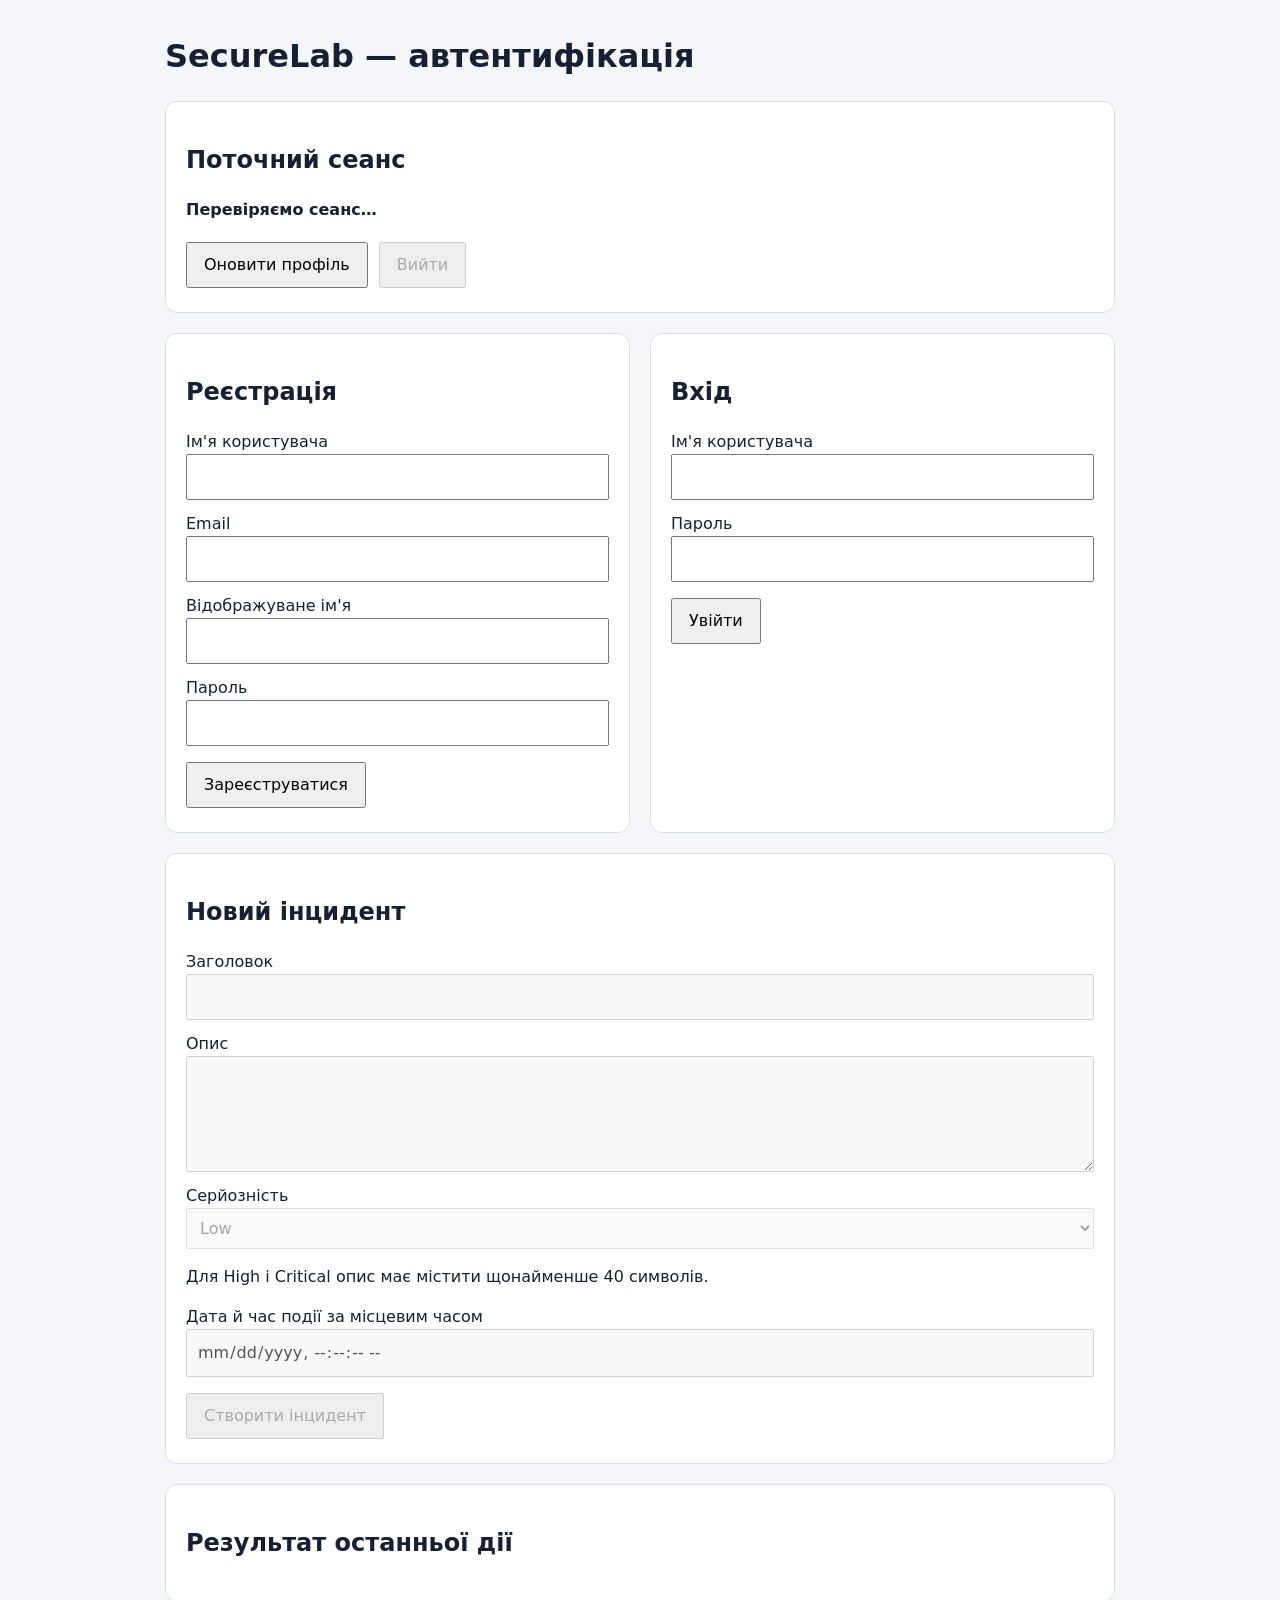
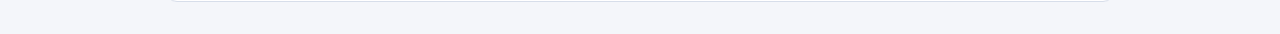
==== src/SecureLab.Api/Client/auth-lab.html @ c5e22f62 "Complete lab 3 cookie authentication and security checks" ====
<!doctype html>
<html lang="uk">
  <head>
    <meta charset="utf-8" />
    <meta name="viewport" content="width=device-width, initial-scale=1" />
    <title>SecureLab — автентифікація</title>

    <style>
      body {
        max-width: 950px;
        margin: 32px auto;
        padding: 0 20px;
        font:
          16px/1.5 system-ui,
          sans-serif;
        background: #f4f6fa;
        color: #172033;
      }

      section {
        margin-bottom: 20px;
        padding: 20px;
        border: 1px solid #d7deea;
        border-radius: 12px;
        background: white;
      }

      .grid {
        display: grid;
        grid-template-columns: repeat(2, minmax(0, 1fr));
        gap: 20px;
      }

      label {
        display: block;
        margin-bottom: 12px;
      }

      input,
      textarea,
      select {
        box-sizing: border-box;
        display: block;
        width: 100%;
        padding: 9px;
        font: inherit;
      }

      button {
        padding: 9px 16px;
        margin: 4px 6px 4px 0;
        font: inherit;
        cursor: pointer;
      }

      button:disabled {
        cursor: default;
      }

      fieldset {
        margin: 0;
        padding: 0;
        border: 0;
        min-width: 0;
      }

      pre {
        white-space: pre-wrap;
        overflow-wrap: anywhere;
      }

      #session {
        font-weight: bold;
      }

      @media (max-width: 650px) {
        .grid {
          grid-template-columns: 1fr;
        }
      }
    </style>

    <script src="/auth-lab.js" defer></script>
  </head>

  <body>
    <h1>SecureLab — автентифікація</h1>

    <section>
      <h2>Поточний сеанс</h2>
      <p id="session" role="status">Перевіряємо сеанс…</p>
      <pre id="profile"></pre>

      <button id="me" type="button">Оновити профіль</button>
      <button id="logout" type="button" disabled>Вийти</button>
    </section>

    <div class="grid">
      <section>
        <h2>Реєстрація</h2>

        <form id="register" method="post" action="/api/auth/register">
          <label>
            Ім'я користувача
            <input
              name="userName"
              required
              maxlength="256"
              autocomplete="username"
            />
          </label>

          <label>
            Email
            <input
              name="email"
              type="email"
              required
              maxlength="256"
              autocomplete="email"
            />
          </label>

          <label>
            Відображуване ім'я
            <input name="displayName" required maxlength="120" />
          </label>

          <label>
            Пароль
            <input
              name="password"
              type="password"
              required
              minlength="10"
              autocomplete="new-password"
            />
          </label>

          <button type="submit">Зареєструватися</button>
        </form>
      </section>

      <section>
        <h2>Вхід</h2>

        <form id="login" method="post" action="/api/auth/login">
          <label>
            Ім'я користувача
            <input
              name="userName"
              required
              maxlength="256"
              autocomplete="username"
            />
          </label>

          <label>
            Пароль
            <input
              name="password"
              type="password"
              required
              autocomplete="current-password"
            />
          </label>

          <button type="submit">Увійти</button>
        </form>
      </section>
    </div>

    <section>
      <h2>Новий інцидент</h2>

      <form id="create" method="post" action="/api/incidents">
        <fieldset id="createFields" disabled>
          <label>
            Заголовок
            <input name="title" required maxlength="160" />
          </label>

          <label>
            Опис
            <textarea
              name="description"
              required
              maxlength="4000"
              rows="4"
            ></textarea>
          </label>

          <label>
            Серйозність
            <select name="severity">
              <option value="Low">Low</option>
              <option value="Medium">Medium</option>
              <option value="High">High</option>
              <option value="Critical">Critical</option>
            </select>
          </label>

          <p>Для High і Critical опис має містити щонайменше 40 символів.</p>

          <label>
            Дата й час події за місцевим часом
            <input
              name="occurredAtUtc"
              type="datetime-local"
              step="1"
              required
            />
          </label>

          <button type="submit">Створити інцидент</button>
        </fieldset>
      </form>
    </section>

    <section>
      <h2>Результат останньої дії</h2>
      <pre id="result" aria-live="polite"></pre>
    </section>
  </body>
</html>
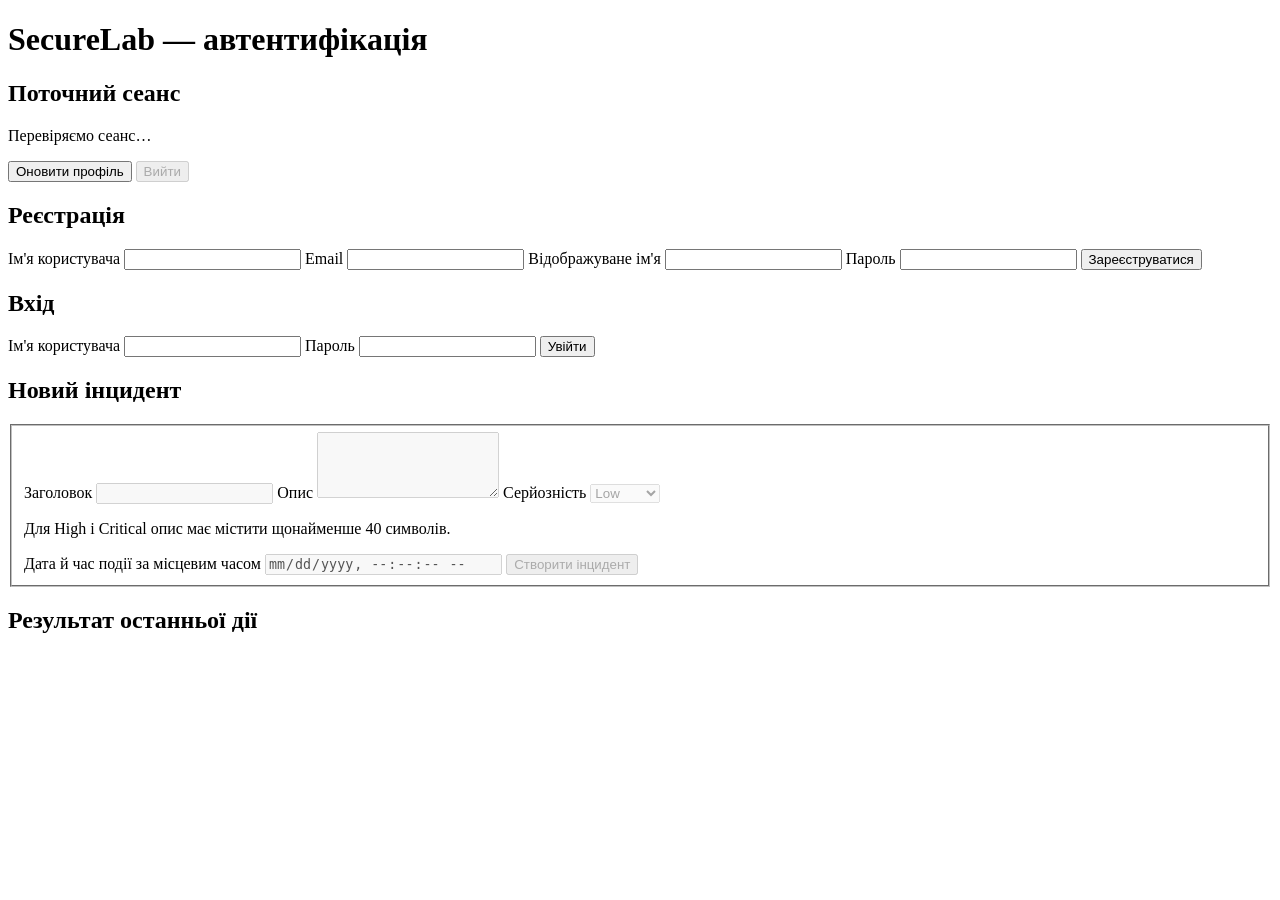
==== commit 0d49b187: "Налаштовано CORS для навчального стенда та перевірено CSP" ====
--- a/src/SecureLab.Api/Client/auth-lab.html
+++ b/src/SecureLab.Api/Client/auth-lab.html
@@ -4,82 +4,7 @@
     <meta charset="utf-8" />
     <meta name="viewport" content="width=device-width, initial-scale=1" />
     <title>SecureLab — автентифікація</title>
-
-    <style>
-      body {
-        max-width: 950px;
-        margin: 32px auto;
-        padding: 0 20px;
-        font:
-          16px/1.5 system-ui,
-          sans-serif;
-        background: #f4f6fa;
-        color: #172033;
-      }
-
-      section {
-        margin-bottom: 20px;
-        padding: 20px;
-        border: 1px solid #d7deea;
-        border-radius: 12px;
-        background: white;
-      }
-
-      .grid {
-        display: grid;
-        grid-template-columns: repeat(2, minmax(0, 1fr));
-        gap: 20px;
-      }
-
-      label {
-        display: block;
-        margin-bottom: 12px;
-      }
-
-      input,
-      textarea,
-      select {
-        box-sizing: border-box;
-        display: block;
-        width: 100%;
-        padding: 9px;
-        font: inherit;
-      }
-
-      button {
-        padding: 9px 16px;
-        margin: 4px 6px 4px 0;
-        font: inherit;
-        cursor: pointer;
-      }
-
-      button:disabled {
-        cursor: default;
-      }
-
-      fieldset {
-        margin: 0;
-        padding: 0;
-        border: 0;
-        min-width: 0;
-      }
-
-      pre {
-        white-space: pre-wrap;
-        overflow-wrap: anywhere;
-      }
-
-      #session {
-        font-weight: bold;
-      }
-
-      @media (max-width: 650px) {
-        .grid {
-          grid-template-columns: 1fr;
-        }
-      }
-    </style>
-
+    <link rel="stylesheet" href="/auth-lab.css" />
     <script src="/auth-lab.js" defer></script>
   </head>
 
